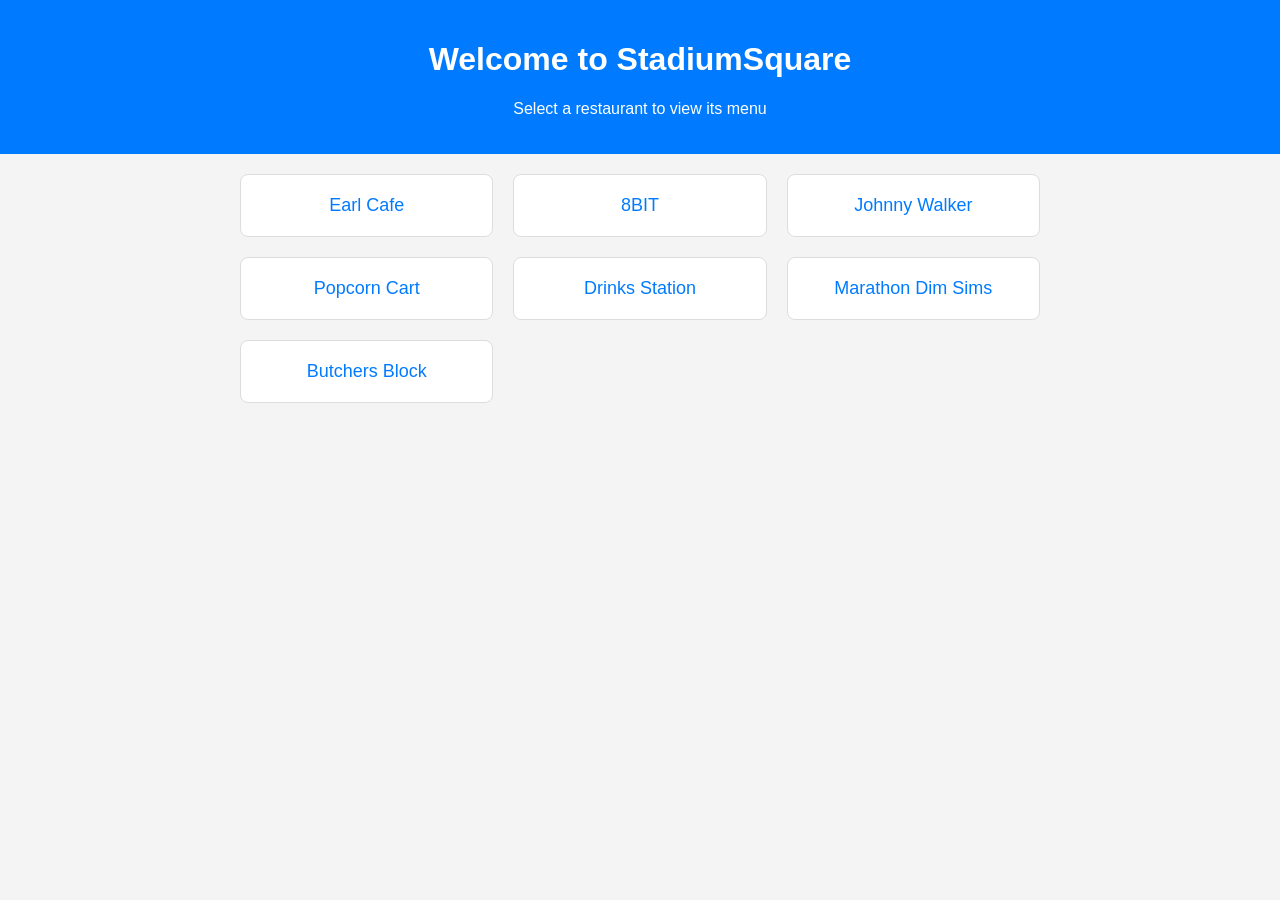
==== index.html @ abe62d1a "Update restaurant names with Popcorn Cart, Drinks Station, Marathon Dim Sims, Butchers Block" ====
<!DOCTYPE html>
<html lang="en">
<head>
    <meta charset="UTF-8">
    <meta name="viewport" content="width=device-width, initial-scale=1.0">
    <title>StadiumSquare Venue Manager</title>
    <link rel="stylesheet" href="style.css">
</head>
<body>
    <header>
        <h1>Welcome to StadiumSquare</h1>
        <p>Select a restaurant to view its menu</p>
    </header>
    <main>
        <div class="menu-grid">
            <a href="#" class="menu-link">Earl Cafe</a>
            <a href="#" class="menu-link">8BIT</a>
            <a href="#" class="menu-link">Johnny Walker</a>
            <a href="#" class="menu-link">Popcorn Cart</a>
            <a href="#" class="menu-link">Drinks Station</a>
            <a href="#" class="menu-link">Marathon Dim Sims</a>
            <a href="#" class="menu-link">Butchers Block</a>
        </div>
    </main>
</body>
</html>
---- style.css ----
body {
    font-family: Arial, sans-serif;
    margin: 0;
    padding: 0;
    background-color: #f4f4f4;
    color: #333;
    text-align: center;
}

header {
    background-color: #007bff;
    color: white;
    padding: 20px;
}

.menu-grid {
    display: grid;
    grid-template-columns: repeat(auto-fit, minmax(200px, 1fr));
    gap: 20px;
    padding: 20px;
    max-width: 800px;
    margin: 0 auto;
}

.menu-link {
    display: block;
    background-color: white;
    border: 1px solid #ddd;
    border-radius: 8px;
    padding: 20px;
    text-decoration: none;
    color: #007bff;
    font-size: 18px;
    transition: background-color 0.3s;
}

.menu-link:hover {
    background-color: #e9ecef;
}
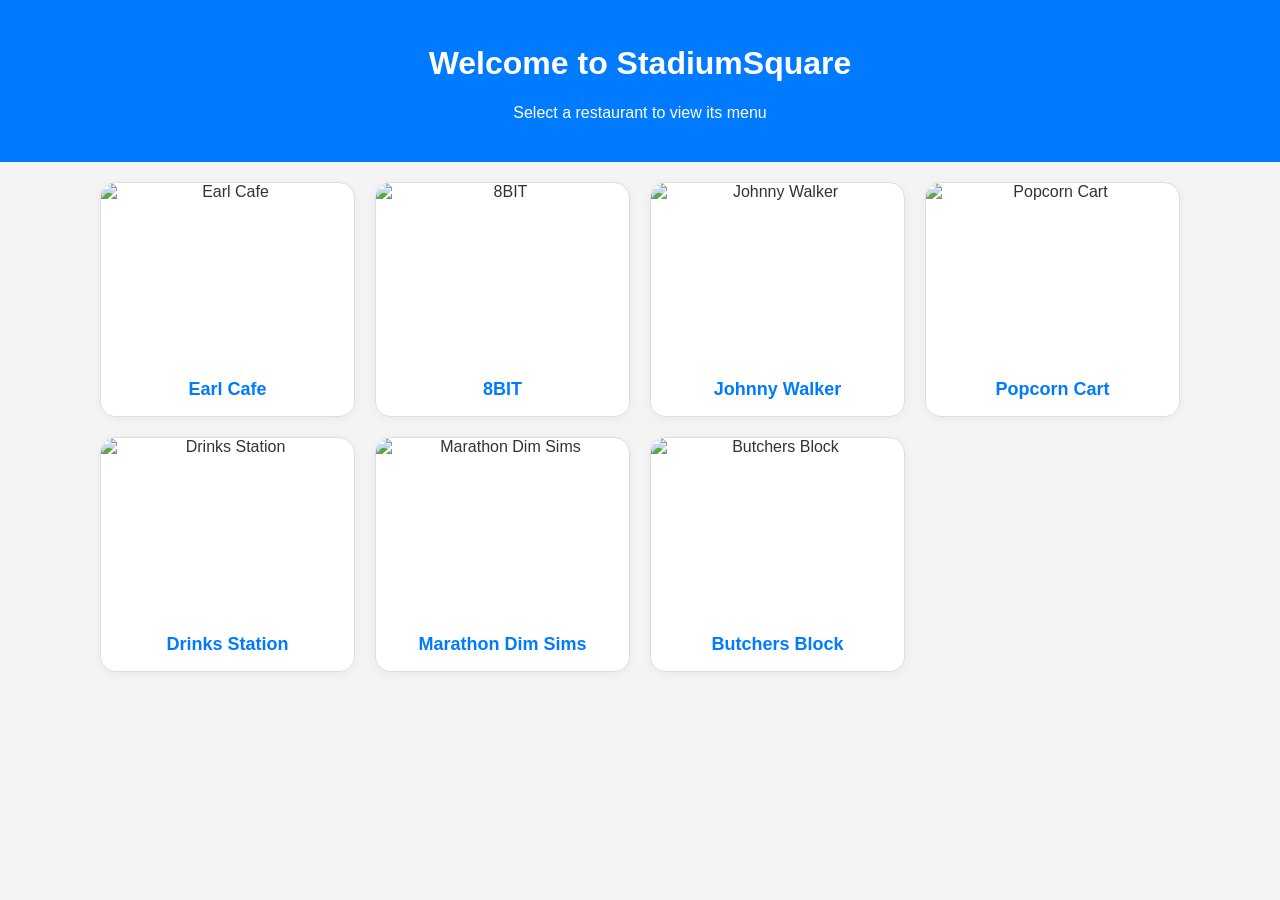
==== commit fcc0c36d: "Add tile images and improved responsive card styling" ====
--- a/index.html
+++ b/index.html
@@ -13,13 +13,34 @@
     </header>
     <main>
         <div class="menu-grid">
-            <a href="#" class="menu-link">Earl Cafe</a>
-            <a href="#" class="menu-link">8BIT</a>
-            <a href="#" class="menu-link">Johnny Walker</a>
-            <a href="#" class="menu-link">Popcorn Cart</a>
-            <a href="#" class="menu-link">Drinks Station</a>
-            <a href="#" class="menu-link">Marathon Dim Sims</a>
-            <a href="#" class="menu-link">Butchers Block</a>
+            <a href="https://orderaway.com.au/austfootbleamarstadearl" class="menu-link">
+                <img src="Banner%20Images/Earl.png" alt="Earl Cafe" class="menu-link__image">
+                <div class="menu-link__title">Earl Cafe</div>
+            </a>
+            <a href="https://orderaway.com.au/austfootbleamarstad8bitst" class="menu-link">
+                <img src="Banner%20Images/8BIT.png" alt="8BIT" class="menu-link__image">
+                <div class="menu-link__title">8BIT</div>
+            </a>
+            <a href="https://orderaway.com.au/austfootbleamarstadjohwal" class="menu-link">
+                <img src="Banner%20Images/Johnnie%20Walker.png" alt="Johnny Walker" class="menu-link__image">
+                <div class="menu-link__title">Johnny Walker</div>
+            </a>
+            <a href="https://orderaway.com.au/austfootbleamarstadstadsq" class="menu-link">
+                <img src="Banner%20Images/Popcorn%20Cart.png" alt="Popcorn Cart" class="menu-link__image">
+                <div class="menu-link__title">Popcorn Cart</div>
+            </a>
+            <a href="https://orderaway.com.au/ejabrhqiogsjchjhyojp" class="menu-link">
+                <img src="Banner%20Images/Drinks%20Station.png" alt="Drinks Station" class="menu-link__image">
+                <div class="menu-link__title">Drinks Station</div>
+            </a>
+            <a href="https://orderaway.com.au/ktlnajtohbqavpdprbnf" class="menu-link">
+                <img src="Banner%20Images/Marathon%20Dim%20Sims.png" alt="Marathon Dim Sims" class="menu-link__image">
+                <div class="menu-link__title">Marathon Dim Sims</div>
+            </a>
+            <a href="https://orderaway.com.au/yzmzhrrxvgcxszexodri" class="menu-link">
+                <img src="Banner%20Images/Butchers%20Block.png" alt="Butchers Block" class="menu-link__image">
+                <div class="menu-link__title">Butchers Block</div>
+            </a>
         </div>
     </main>
 </body>
--- a/style.css
+++ b/style.css
@@ -10,30 +10,58 @@
 header {
     background-color: #007bff;
     color: white;
-    padding: 20px;
+    padding: 24px 20px;
 }
 
 .menu-grid {
     display: grid;
-    grid-template-columns: repeat(auto-fit, minmax(200px, 1fr));
+    grid-template-columns: repeat(auto-fit, minmax(240px, 1fr));
     gap: 20px;
     padding: 20px;
-    max-width: 800px;
+    max-width: 1080px;
     margin: 0 auto;
 }
 
 .menu-link {
-    display: block;
+    display: flex;
+    flex-direction: column;
     background-color: white;
     border: 1px solid #ddd;
-    border-radius: 8px;
-    padding: 20px;
+    border-radius: 16px;
+    overflow: hidden;
     text-decoration: none;
-    color: #007bff;
-    font-size: 18px;
-    transition: background-color 0.3s;
+    color: #333;
+    box-shadow: 0 2px 10px rgba(0, 0, 0, 0.05);
+    transition: transform 0.25s ease, box-shadow 0.25s ease;
 }
 
 .menu-link:hover {
-    background-color: #e9ecef;
-}+    transform: translateY(-4px);
+    box-shadow: 0 10px 20px rgba(0, 0, 0, 0.12);
+}
+
+.menu-link__image {
+    width: 100%;
+    height: 180px;
+    object-fit: cover;
+    object-position: center;
+    display: block;
+}
+
+.menu-link__title {
+    padding: 16px;
+    font-size: 18px;
+    font-weight: 700;
+    color: #007bff;
+    background-color: #fff;
+}
+
+@media (max-width: 560px) {
+    .menu-link {
+        border-radius: 12px;
+    }
+
+    .menu-link__image {
+        height: 160px;
+    }
+}
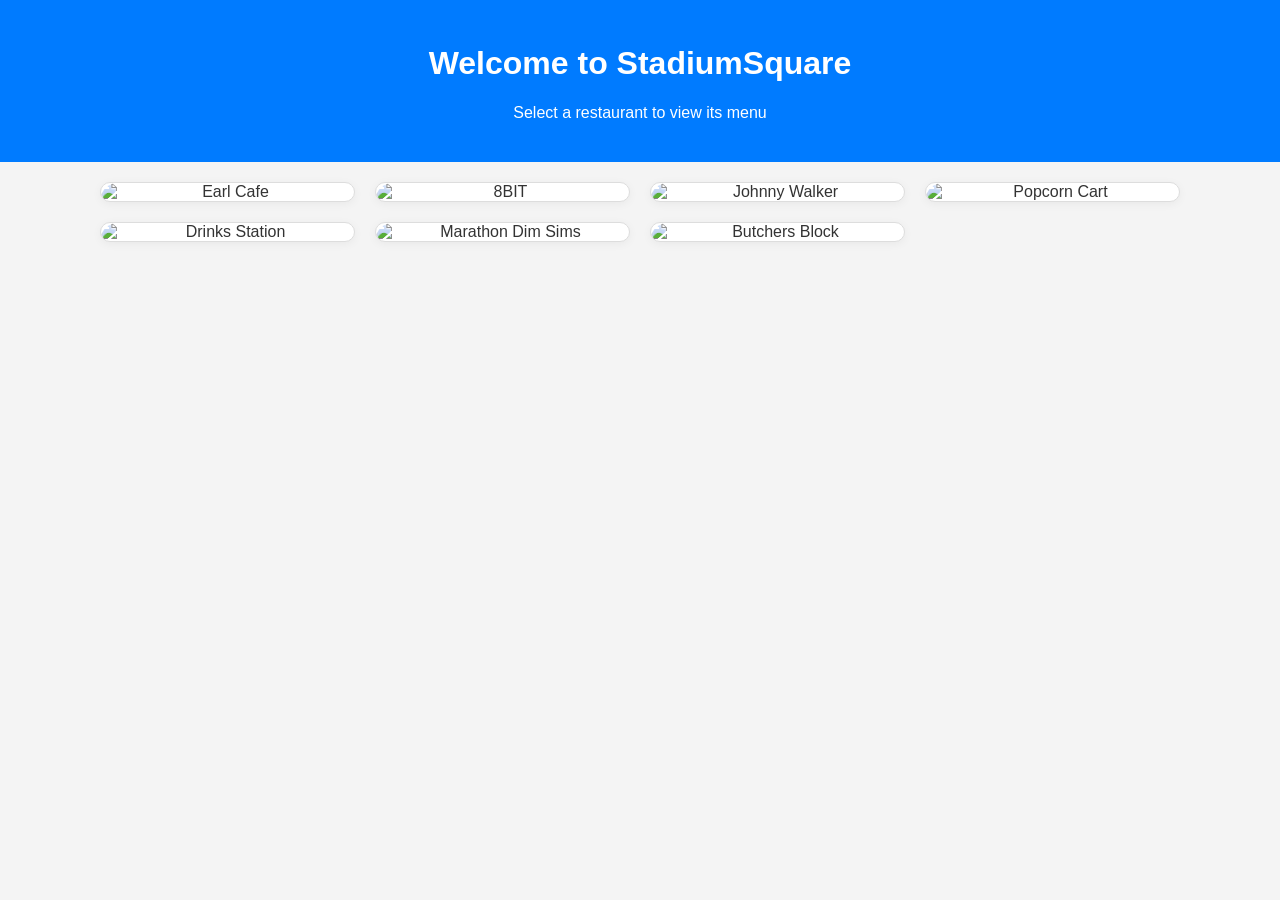
==== commit 847fe6dc: "Remove tile labels and round tile images to match card corners" ====
--- a/index.html
+++ b/index.html
@@ -15,31 +15,24 @@
         <div class="menu-grid">
             <a href="https://orderaway.com.au/austfootbleamarstadearl" class="menu-link">
                 <img src="Banner%20Images/Earl.png" alt="Earl Cafe" class="menu-link__image">
-                <div class="menu-link__title">Earl Cafe</div>
             </a>
             <a href="https://orderaway.com.au/austfootbleamarstad8bitst" class="menu-link">
                 <img src="Banner%20Images/8BIT.png" alt="8BIT" class="menu-link__image">
-                <div class="menu-link__title">8BIT</div>
             </a>
             <a href="https://orderaway.com.au/austfootbleamarstadjohwal" class="menu-link">
                 <img src="Banner%20Images/Johnnie%20Walker.png" alt="Johnny Walker" class="menu-link__image">
-                <div class="menu-link__title">Johnny Walker</div>
             </a>
             <a href="https://orderaway.com.au/austfootbleamarstadstadsq" class="menu-link">
                 <img src="Banner%20Images/Popcorn%20Cart.png" alt="Popcorn Cart" class="menu-link__image">
-                <div class="menu-link__title">Popcorn Cart</div>
             </a>
             <a href="https://orderaway.com.au/ejabrhqiogsjchjhyojp" class="menu-link">
                 <img src="Banner%20Images/Drinks%20Station.png" alt="Drinks Station" class="menu-link__image">
-                <div class="menu-link__title">Drinks Station</div>
             </a>
             <a href="https://orderaway.com.au/ktlnajtohbqavpdprbnf" class="menu-link">
                 <img src="Banner%20Images/Marathon%20Dim%20Sims.png" alt="Marathon Dim Sims" class="menu-link__image">
-                <div class="menu-link__title">Marathon Dim Sims</div>
             </a>
             <a href="https://orderaway.com.au/yzmzhrrxvgcxszexodri" class="menu-link">
                 <img src="Banner%20Images/Butchers%20Block.png" alt="Butchers Block" class="menu-link__image">
-                <div class="menu-link__title">Butchers Block</div>
             </a>
         </div>
     </main>
--- a/style.css
+++ b/style.css
@@ -23,8 +23,7 @@
 }
 
 .menu-link {
-    display: flex;
-    flex-direction: column;
+    display: block;
     background-color: white;
     border: 1px solid #ddd;
     border-radius: 16px;
@@ -42,18 +41,13 @@
 
 .menu-link__image {
     width: 100%;
-    height: 180px;
+    max-height: 160px;
+    height: auto;
     object-fit: cover;
     object-position: center;
     display: block;
-}
-
-.menu-link__title {
-    padding: 16px;
-    font-size: 18px;
-    font-weight: 700;
-    color: #007bff;
-    background-color: #fff;
+    border-top-left-radius: 16px;
+    border-top-right-radius: 16px;
 }
 
 @media (max-width: 560px) {
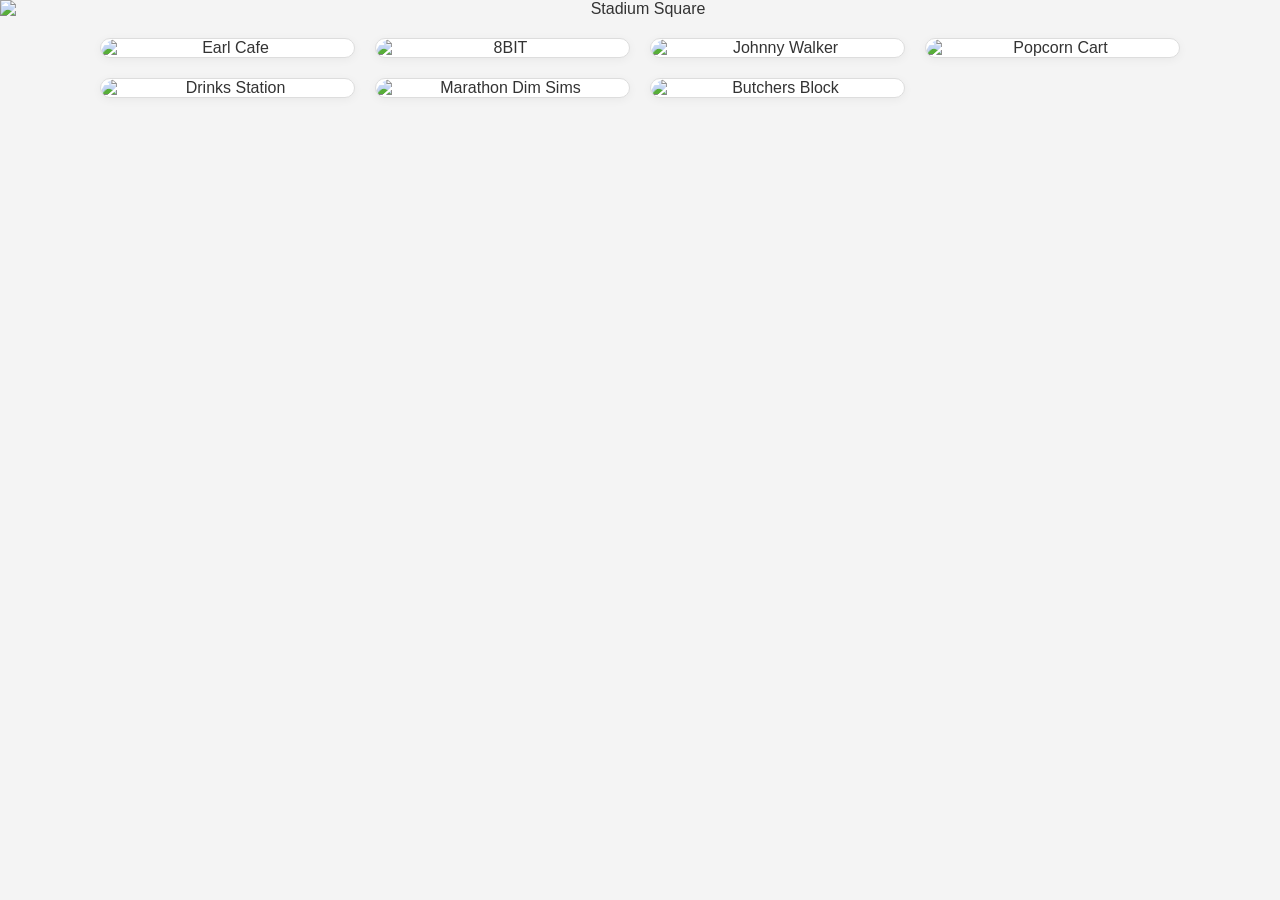
==== commit aca3dc27: "Remove welcome text header so only Stadium Square banner remains" ====
--- a/index.html
+++ b/index.html
@@ -8,8 +8,9 @@
 </head>
 <body>
     <header>
-        <h1>Welcome to StadiumSquare</h1>
-        <p>Select a restaurant to view its menu</p>
+        <div class="header-banner">
+            <img src="Banner%20Images/Stadium%20Square.png" alt="Stadium Square" class="header-banner__image">
+        </div>
     </header>
     <main>
         <div class="menu-grid">
--- a/style.css
+++ b/style.css
@@ -8,9 +8,18 @@
 }
 
 header {
-    background-color: #007bff;
-    color: white;
-    padding: 24px 20px;
+    background: none;
+    padding: 0;
+}
+
+.header-banner {
+    overflow: hidden;
+}
+
+.header-banner__image {
+    width: 100%;
+    height: auto;
+    display: block;
 }
 
 .menu-grid {
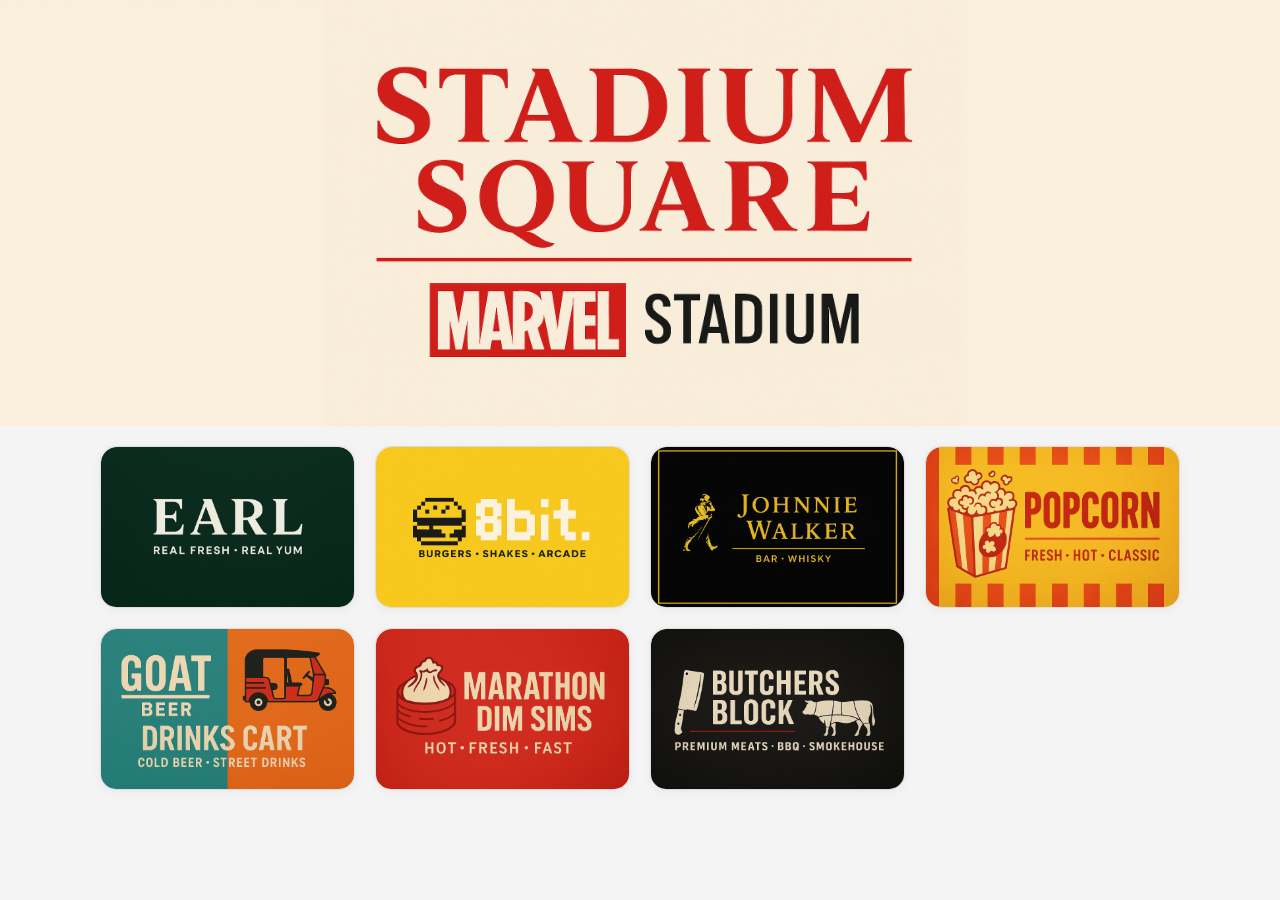
==== commit 78417196: "Outlet closed logic and worker setup" ====
--- a/index.html
+++ b/index.html
@@ -14,28 +14,100 @@
     </header>
     <main>
         <div class="menu-grid">
-            <a href="https://orderaway.com.au/austfootbleamarstadearl" class="menu-link">
+            <a href="https://orderaway.com.au/austfootbleamarstadearl" class="menu-link" data-worker-key="earl">
                 <img src="Banner%20Images/Earl.png" alt="Earl Cafe" class="menu-link__image">
             </a>
-            <a href="https://orderaway.com.au/austfootbleamarstad8bitst" class="menu-link">
+            <a href="https://orderaway.com.au/austfootbleamarstad8bitst" class="menu-link" data-worker-key="eightBit">
                 <img src="Banner%20Images/8BIT.png" alt="8BIT" class="menu-link__image">
             </a>
-            <a href="https://orderaway.com.au/austfootbleamarstadjohwal" class="menu-link">
+            <a href="https://orderaway.com.au/austfootbleamarstadjohwal" class="menu-link" data-worker-key="johnnieWalker">
                 <img src="Banner%20Images/Johnnie%20Walker.png" alt="Johnny Walker" class="menu-link__image">
             </a>
-            <a href="https://orderaway.com.au/austfootbleamarstadstadsq" class="menu-link">
+            <a href="https://orderaway.com.au/austfootbleamarstadstadsq" class="menu-link" data-worker-key="popcorn">
                 <img src="Banner%20Images/Popcorn%20Cart.png" alt="Popcorn Cart" class="menu-link__image">
             </a>
-            <a href="https://orderaway.com.au/ejabrhqiogsjchjhyojp" class="menu-link">
+            <a href="https://orderaway.com.au/ejabrhqiogsjchjhyojp" class="menu-link" data-worker-key="drinksStation">
                 <img src="Banner%20Images/Drinks%20Station.png" alt="Drinks Station" class="menu-link__image">
             </a>
-            <a href="https://orderaway.com.au/ktlnajtohbqavpdprbnf" class="menu-link">
+            <a href="https://orderaway.com.au/ktlnajtohbqavpdprbnf" class="menu-link" data-worker-key="marathonDimSims">
                 <img src="Banner%20Images/Marathon%20Dim%20Sims.png" alt="Marathon Dim Sims" class="menu-link__image">
             </a>
-            <a href="https://orderaway.com.au/yzmzhrrxvgcxszexodri" class="menu-link">
+            <a href="https://orderaway.com.au/yzmzhrrxvgcxszexodri" class="menu-link" data-worker-key="butchersBlock">
                 <img src="Banner%20Images/Butchers%20Block.png" alt="Butchers Block" class="menu-link__image">
             </a>
         </div>
     </main>
+    <script>
+        // Cloudflare worker endpoint that checks whether each venue is closed.
+        // Set this to your deployed worker URL, e.g. 'https://muddy-tree-8da8.rileybolton6.workers.dev/'.
+        // Your worker should return JSON like:
+        // {
+        //   "popcorn": false,
+        //   "drinksStation": false,
+        //   "marathonDimSims": false,
+        //   "butchersBlock": false,
+        //   "earl": false,
+        //   "johnnieWalker": false,
+        //   "eightBit": false
+        // }
+        // In this worker response, `true` means the location is closed,
+        // and `false` means the location is open.
+        const workerEndpoint = 'https://muddy-tree-8da8.rileybolton6.workers.dev/';
+
+        const venueLinkSelector = '.menu-link';
+        const venueKeyAttribute = 'workerKey';
+
+        const statusLabels = {
+            closed: 'Outlet closed',
+        };
+
+        function createClosedOverlay(link) {
+            const overlay = document.createElement('div');
+            overlay.className = 'menu-link__status';
+            overlay.textContent = statusLabels.closed;
+            link.appendChild(overlay);
+            return overlay;
+        }
+
+        function markLinkClosed(link) {
+            link.classList.add('menu-link--closed');
+            link.setAttribute('aria-disabled', 'true');
+            link.setAttribute('tabindex', '-1');
+            createClosedOverlay(link);
+        }
+
+        async function fetchWorkerStatus() {
+            if (!workerEndpoint) {
+                throw new Error('Cloudflare worker endpoint is not set.');
+            }
+
+            const response = await fetch(workerEndpoint);
+            if (!response.ok) {
+                throw new Error(`Worker responded ${response.status}`);
+            }
+
+            return await response.json();
+        }
+
+        async function checkAllVenueLinks() {
+            const links = document.querySelectorAll(venueLinkSelector);
+
+            try {
+                const result = await fetchWorkerStatus();
+                links.forEach(link => {
+                    const key = link.dataset[venueKeyAttribute];
+                    const isClosed = result?.[key];
+
+                    if (isClosed === true) {
+                        markLinkClosed(link);
+                    }
+                });
+            } catch (error) {
+                console.warn('Venue status check failed:', error);
+            }
+        }
+
+        document.addEventListener('DOMContentLoaded', checkAllVenueLinks);
+    </script>
 </body>
 </html>
--- a/style.css
+++ b/style.css
@@ -41,6 +41,7 @@
     color: #333;
     box-shadow: 0 2px 10px rgba(0, 0, 0, 0.05);
     transition: transform 0.25s ease, box-shadow 0.25s ease;
+    position: relative;
 }
 
 .menu-link:hover {
@@ -59,6 +60,33 @@
     border-top-right-radius: 16px;
 }
 
+.menu-link--closed {
+    filter: grayscale(100%) brightness(0.85);
+    pointer-events: none;
+}
+
+.menu-link--closed:hover {
+    transform: none;
+    box-shadow: 0 2px 8px rgba(0, 0, 0, 0.05);
+}
+
+.menu-link__status {
+    position: absolute;
+    inset: 0;
+    display: flex;
+    align-items: center;
+    justify-content: center;
+    padding: 0 16px;
+    text-align: center;
+    background: rgba(0, 0, 0, 0.72);
+    color: #fff;
+    font-size: 1rem;
+    font-weight: 800;
+    line-height: 1.2;
+    letter-spacing: 0.03em;
+    z-index: 1;
+}
+
 @media (max-width: 560px) {
     .menu-link {
         border-radius: 12px;
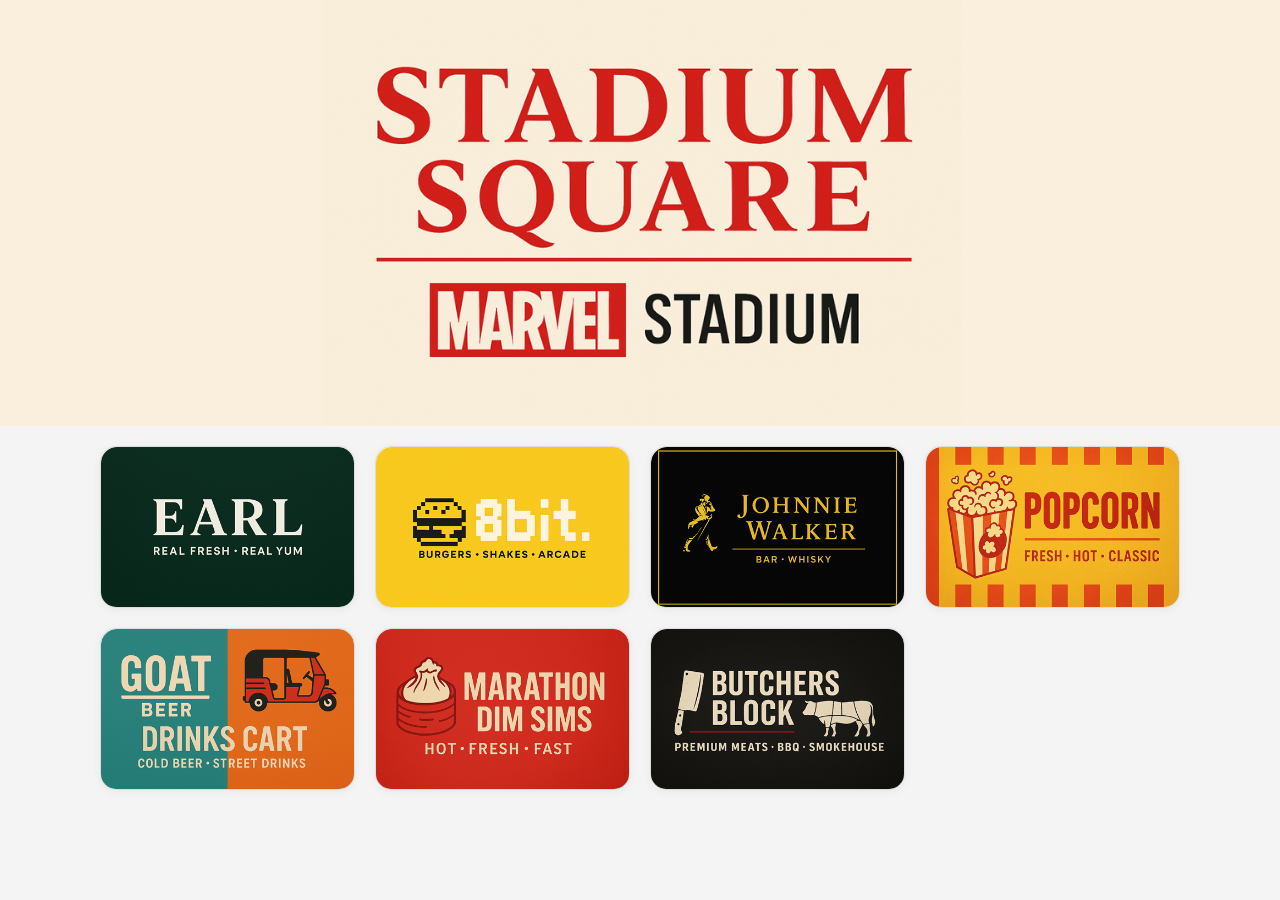
==== commit 2233d49b: "used smaller images for a faster load" ====
--- a/index.html
+++ b/index.html
@@ -9,31 +9,31 @@
 <body>
     <header>
         <div class="header-banner">
-            <img src="Banner%20Images/Stadium%20Square.png" alt="Stadium Square" class="header-banner__image">
+            <img src="Small%20Banner%20Images/Stadium%20Square.png" alt="Stadium Square" class="header-banner__image">
         </div>
     </header>
     <main>
         <div class="menu-grid">
             <a href="https://orderaway.com.au/austfootbleamarstadearl" class="menu-link" data-worker-key="earl">
-                <img src="Banner%20Images/Earl.png" alt="Earl Cafe" class="menu-link__image">
+                <img src="Small%20Banner%20Images/Earl.png" alt="Earl Cafe" class="menu-link__image">
             </a>
             <a href="https://orderaway.com.au/austfootbleamarstad8bitst" class="menu-link" data-worker-key="eightBit">
-                <img src="Banner%20Images/8BIT.png" alt="8BIT" class="menu-link__image">
+                <img src="Small%20Banner%20Images/8BIT.png" alt="8BIT" class="menu-link__image">
             </a>
             <a href="https://orderaway.com.au/austfootbleamarstadjohwal" class="menu-link" data-worker-key="johnnieWalker">
-                <img src="Banner%20Images/Johnnie%20Walker.png" alt="Johnny Walker" class="menu-link__image">
+                <img src="Small%20Banner%20Images/Johnnie%20Walker.png" alt="Johnny Walker" class="menu-link__image">
             </a>
             <a href="https://orderaway.com.au/austfootbleamarstadstadsq" class="menu-link" data-worker-key="popcorn">
-                <img src="Banner%20Images/Popcorn%20Cart.png" alt="Popcorn Cart" class="menu-link__image">
+                <img src="Small%20Banner%20Images/Popcorn%20Cart.png" alt="Popcorn Cart" class="menu-link__image">
             </a>
             <a href="https://orderaway.com.au/ejabrhqiogsjchjhyojp" class="menu-link" data-worker-key="drinksStation">
-                <img src="Banner%20Images/Drinks%20Station.png" alt="Drinks Station" class="menu-link__image">
+                <img src="Small%20Banner%20Images/Drinks%20Station.png" alt="Drinks Station" class="menu-link__image">
             </a>
             <a href="https://orderaway.com.au/ktlnajtohbqavpdprbnf" class="menu-link" data-worker-key="marathonDimSims">
-                <img src="Banner%20Images/Marathon%20Dim%20Sims.png" alt="Marathon Dim Sims" class="menu-link__image">
+                <img src="Small%20Banner%20Images/Marathon%20Dim%20Sims.png" alt="Marathon Dim Sims" class="menu-link__image">
             </a>
             <a href="https://orderaway.com.au/yzmzhrrxvgcxszexodri" class="menu-link" data-worker-key="butchersBlock">
-                <img src="Banner%20Images/Butchers%20Block.png" alt="Butchers Block" class="menu-link__image">
+                <img src="Small%20Banner%20Images/Butchers%20Block.png" alt="Butchers Block" class="menu-link__image">
             </a>
         </div>
     </main>
@@ -107,7 +107,37 @@
             }
         }
 
-        document.addEventListener('DOMContentLoaded', checkAllVenueLinks);
+        function updateVenueLinks(locationValue) {
+            document.querySelectorAll(venueLinkSelector).forEach(link => {
+                const baseHref = link.dataset.originalHref || link.href;
+                const url = new URL(baseHref);
+
+                if (locationValue) {
+                    url.searchParams.set('location', locationValue);
+                } else {
+                    url.searchParams.delete('location');
+                }
+
+                link.href = url.toString();
+            });
+        }
+
+        function syncLocationFromPageUrl() {
+            const params = new URLSearchParams(window.location.search);
+            const locationValue = params.get('location') || '';
+            updateVenueLinks(locationValue);
+        }
+
+        document.addEventListener('DOMContentLoaded', () => {
+            document.querySelectorAll(venueLinkSelector).forEach(link => {
+                if (!link.dataset.originalHref) {
+                    link.dataset.originalHref = link.href;
+                }
+            });
+
+            syncLocationFromPageUrl();
+            checkAllVenueLinks();
+        });
     </script>
 </body>
 </html>
